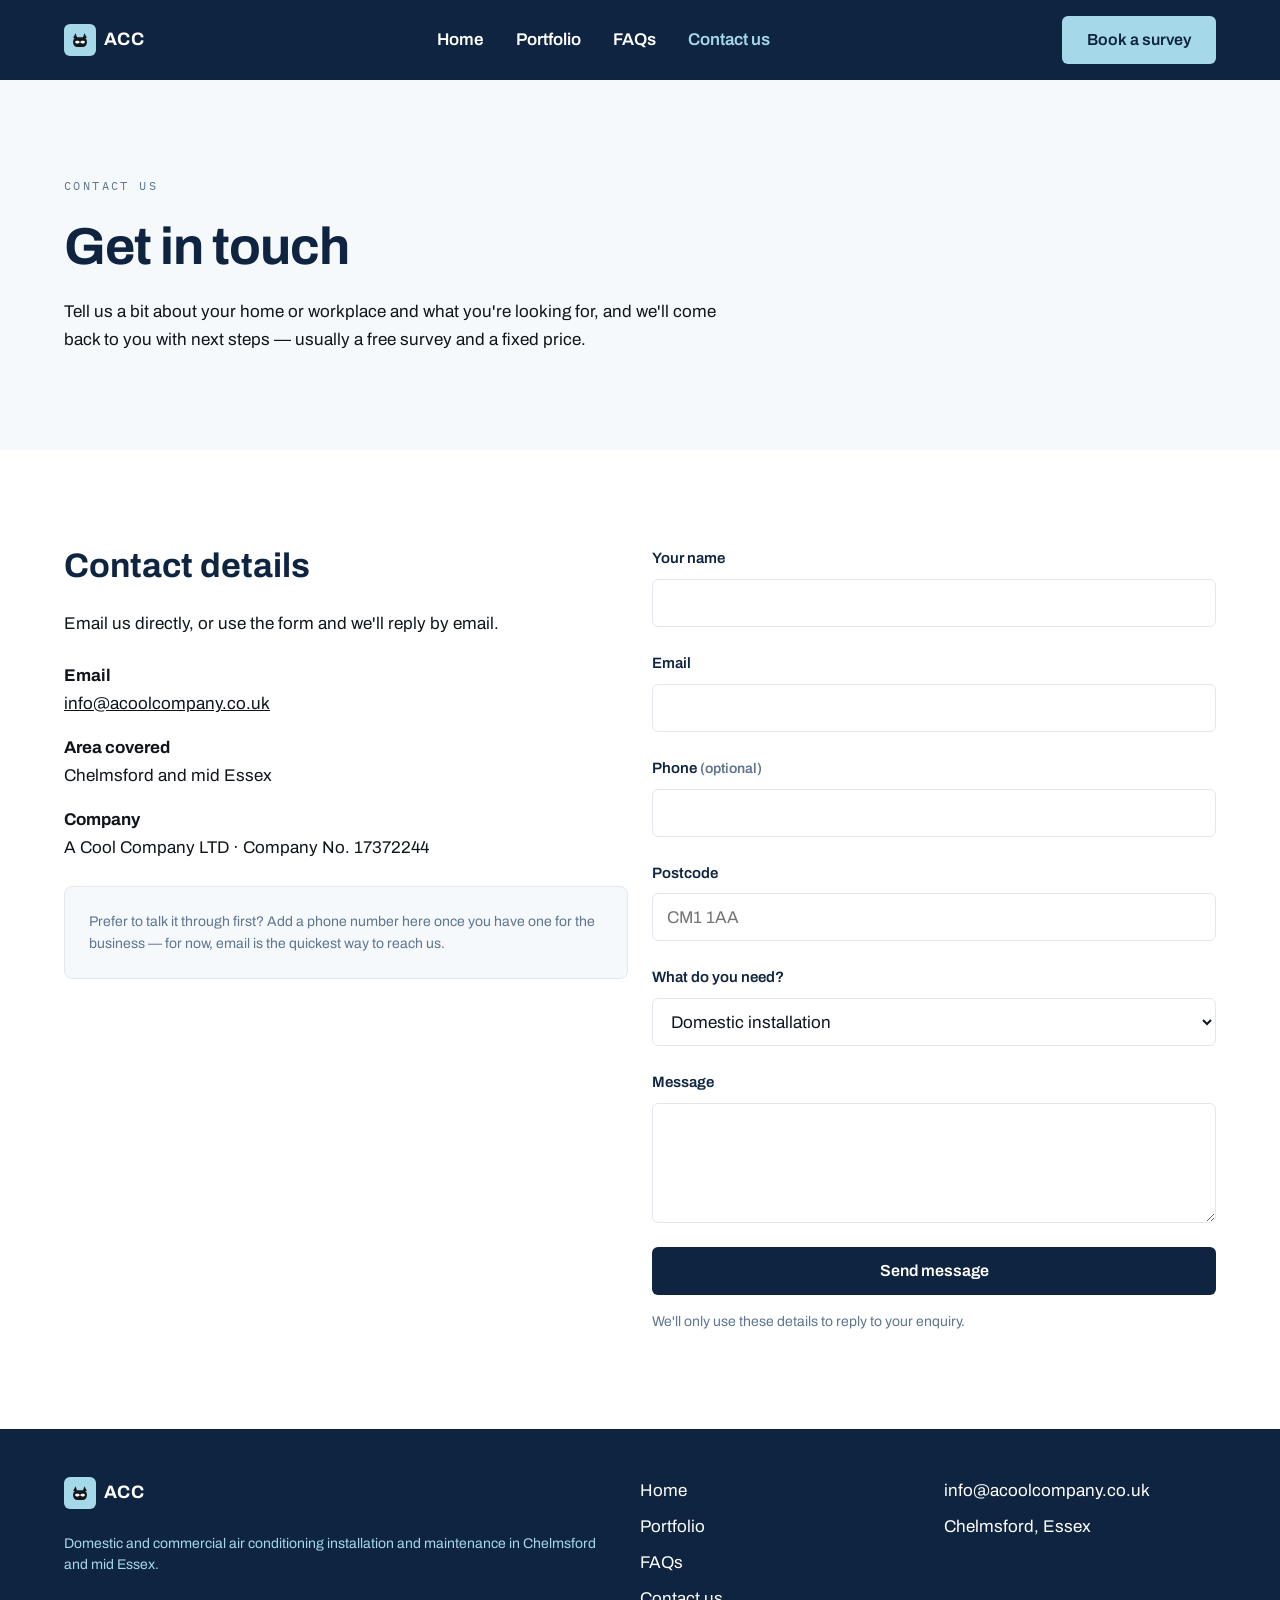
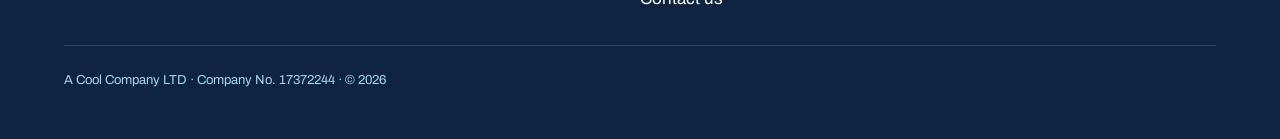
==== contact.html @ a7eb342b "Add ACC website" ====
<!DOCTYPE html>
<html lang="en-GB">
<head>
  <meta charset="UTF-8">
  <meta name="viewport" content="width=device-width, initial-scale=1">
  <title>Contact us | A Cool Company</title>
  <meta name="description" content="Book a free air conditioning survey or get in touch with A Cool Company, Chelmsford & Essex. Email info@acoolcompany.co.uk or use the form below.">
  <link rel="icon" type="image/svg+xml" href="assets/img/favicon.svg">
  <link rel="preconnect" href="https://fonts.googleapis.com">
  <link rel="preconnect" href="https://fonts.gstatic.com" crossorigin>
  <link href="https://fonts.googleapis.com/css2?family=Archivo:wght@400;600;700&family=IBM+Plex+Mono:wght@400;600&display=swap" rel="stylesheet">
  <link rel="stylesheet" href="assets/css/style.css">
</head>
<body>

  <header class="site-header">
    <div class="container">
      <a class="brand" href="index.html">
        <span class="brand__tile" aria-hidden="true">
          <svg viewBox="0 0 32 32">
            <path d="M6 13 L9.5 6 L12 13 Z" fill="#14181D"/>
            <path d="M26 13 L22.5 6 L20 13 Z" fill="#14181D"/>
            <rect x="6" y="12" width="20" height="14" rx="6" fill="#14181D"/>
            <rect x="9" y="17" width="6" height="4" rx="2" fill="#FFFFFF"/>
            <rect x="17" y="17" width="6" height="4" rx="2" fill="#FFFFFF"/>
            <rect x="15" y="18.5" width="2" height="1.2" fill="#FFFFFF"/>
          </svg>
        </span>
        <span class="brand__word">ACC</span>
      </a>
      <button class="nav-toggle" type="button" aria-expanded="false" aria-controls="site-nav" aria-label="Open menu">
        <svg viewBox="0 0 24 24" fill="none" stroke="currentColor" stroke-width="2" stroke-linecap="round" aria-hidden="true">
          <line x1="3" y1="6" x2="21" y2="6"/><line x1="3" y1="12" x2="21" y2="12"/><line x1="3" y1="18" x2="21" y2="18"/>
        </svg>
      </button>
      <nav class="site-nav" id="site-nav" aria-label="Primary">
        <ul>
          <li><a href="index.html">Home</a></li>
          <li><a href="portfolio.html">Portfolio</a></li>
          <li><a href="faq.html">FAQs</a></li>
          <li data-feature="solar" hidden><a href="solar.html">Solar panels</a></li>
          <li><a href="contact.html" aria-current="page">Contact us</a></li>
          <li class="nav-cta-item"><a class="btn btn--on-navy btn--block" href="contact.html">Book a survey</a></li>
        </ul>
      </nav>
      <a class="btn btn--on-navy header-cta" href="contact.html">Book a survey</a>
    </div>
  </header>

  <main>
    <section class="hero section">
      <div class="container stack">
        <p class="eyebrow">Contact us</p>
        <h1 class="h1">Get in touch</h1>
        <p class="text-max">Tell us a bit about your home or workplace and what you're looking for, and we'll come back to you with next steps — usually a free survey and a fixed price.</p>
      </div>
    </section>

    <section class="section">
      <div class="container">
        <div class="grid grid--2">

          <div class="stack">
            <h2>Contact details</h2>
            <p>Email us directly, or use the form and we'll reply by email.</p>
            <ul style="list-style:none; padding:0; margin:0; display:flex; flex-direction:column; gap:var(--sp-2);">
              <li><strong>Email</strong><br><a href="mailto:info@acoolcompany.co.uk">info@acoolcompany.co.uk</a></li>
              <li><strong>Area covered</strong><br>Chelmsford and mid Essex</li>
              <li><strong>Company</strong><br>A Cool Company LTD · Company No. 17372244</li>
            </ul>
            <div class="notice">
              <p class="small">Prefer to talk it through first? Add a phone number here once you have one for the business — for now, email is the quickest way to reach us.</p>
            </div>
          </div>

          <div>
            <h2 class="visually-hidden">Enquiry form</h2>
            <div id="form-status" class="form-status" role="status" aria-live="polite"></div>
            <!--
              Formspree setup: create a form at https://formspree.io, then
              replace YOUR_FORM_ID below with the ID it gives you.
              Docs: https://help.formspree.io/hc/en-us/articles/360013980813
            -->
            <form id="contact-form" action="https://formspree.io/f/YOUR_FORM_ID" method="POST">
              <input type="hidden" name="_subject" value="New enquiry — A Cool Company website">
              <div class="field">
                <label for="name">Your name</label>
                <input type="text" id="name" name="name" autocomplete="name" required>
              </div>
              <div class="field">
                <label for="email">Email</label>
                <input type="email" id="email" name="email" autocomplete="email" required>
              </div>
              <div class="field">
                <label for="phone">Phone <span class="field__hint">(optional)</span></label>
                <input type="tel" id="phone" name="phone" autocomplete="tel">
              </div>
              <div class="field">
                <label for="postcode">Postcode</label>
                <input type="text" id="postcode" name="postcode" placeholder="CM1 1AA" autocomplete="postal-code" required>
              </div>
              <div class="field">
                <label for="service">What do you need?</label>
                <select id="service" name="service">
                  <option value="Domestic installation">Domestic installation</option>
                  <option value="Commercial installation">Commercial installation</option>
                  <option value="Maintenance / servicing">Maintenance / servicing</option>
                  <option value="Not sure yet">Not sure yet</option>
                </select>
              </div>
              <div class="field">
                <label for="message">Message</label>
                <textarea id="message" name="message" required></textarea>
              </div>
              <button type="submit" class="btn btn--primary btn--block">Send message</button>
              <p class="small" style="margin-top:var(--sp-2)">We'll only use these details to reply to your enquiry.</p>
            </form>
          </div>

        </div>
      </div>
    </section>
  </main>

  <footer class="site-footer">
    <div class="container">
      <div class="footer-grid">
        <div class="stack">
          <a class="brand" href="index.html">
            <span class="brand__tile" aria-hidden="true">
              <svg viewBox="0 0 32 32">
                <path d="M6 13 L9.5 6 L12 13 Z" fill="#14181D"/>
                <path d="M26 13 L22.5 6 L20 13 Z" fill="#14181D"/>
                <rect x="6" y="12" width="20" height="14" rx="6" fill="#14181D"/>
                <rect x="9" y="17" width="6" height="4" rx="2" fill="#FFFFFF"/>
                <rect x="17" y="17" width="6" height="4" rx="2" fill="#FFFFFF"/>
                <rect x="15" y="18.5" width="2" height="1.2" fill="#FFFFFF"/>
              </svg>
            </span>
            <span class="brand__word">ACC</span>
          </a>
          <p class="small" style="color:var(--baby-blue)">Domestic and commercial air conditioning installation and maintenance in Chelmsford and mid Essex.</p>
        </div>
        <nav class="footer-nav" aria-label="Footer">
          <ul>
            <li><a href="index.html">Home</a></li>
            <li><a href="portfolio.html">Portfolio</a></li>
            <li><a href="faq.html">FAQs</a></li>
            <li data-feature="solar" hidden><a href="solar.html">Solar panels</a></li>
            <li><a href="contact.html">Contact us</a></li>
          </ul>
        </nav>
        <div class="footer-contact">
          <ul>
            <li><a href="mailto:info@acoolcompany.co.uk">info@acoolcompany.co.uk</a></li>
            <li>Chelmsford, Essex</li>
          </ul>
        </div>
      </div>
      <p class="footer-legal">A Cool Company LTD · Company No. 17372244 · &copy; <span data-current-year>2026</span></p>
    </div>
  </footer>

  <script src="assets/js/site-config.js"></script>
  <script src="assets/js/main.js"></script>
</body>
</html>
---- assets/css/style.css ----
/*
  A Cool Company (ACC) — site stylesheet
  Built from "ACC Website Style Guide v1.0" (Aug 2026).
  Colour, type, spacing and component rules below map directly to that
  document — see README.md for where each choice comes from.
*/

/* ---------- Design tokens ---------- */
:root {
  /* Brand */
  --navy: #0F2440;
  --baby-blue: #A5D8E8;
  --white: #FFFFFF;

  /* Interface */
  --surface: #F5F9FB;
  --border: #E3E8EE;
  --muted: #5F7590;
  --body-text: #10151C;
  --success: #1F7A5C;
  --error: #B4402F;

  /* Spacing scale (8px base) */
  --sp-1: 8px;
  --sp-2: 16px;
  --sp-3: 24px;
  --sp-4: 32px;
  --sp-6: 48px;
  --sp-8: 64px;
  --sp-12: 96px;

  /* Radius */
  --radius-control: 6px;
  --radius-card: 8px;

  --content-max: 1200px;
  --text-max: 68ch;
}

/* ---------- Reset & base ---------- */
* { box-sizing: border-box; }
html { -webkit-text-size-adjust: 100%; }
body {
  margin: 0;
  background: var(--white);
  color: var(--body-text);
  font-family: "Archivo", Arial, Helvetica, sans-serif;
  font-weight: 400;
  font-size: 17px;
  line-height: 1.65;
  -webkit-font-smoothing: antialiased;
}
img { max-width: 100%; display: block; }
a { color: inherit; }
h1, h2, h3, p, ul, ol, figure { margin: 0; }
ul { padding-left: 1.2em; }

/* Visible focus ring everywhere — never remove outline without replacing it */
a:focus-visible,
button:focus-visible,
input:focus-visible,
textarea:focus-visible,
select:focus-visible,
summary:focus-visible {
  outline: 3px solid var(--baby-blue);
  outline-offset: 2px;
  border-radius: var(--radius-control);
}

/* ---------- Type scale ---------- */
.eyebrow {
  font-family: "IBM Plex Mono", "Courier New", monospace;
  font-size: 12px;
  letter-spacing: 0.2em;
  text-transform: uppercase;
  color: var(--muted);
}
h1, .h1 {
  font-weight: 700;
  font-size: 34px;
  line-height: 1.1;
  letter-spacing: -0.01em;
  color: var(--navy);
}
h2, .h2 {
  font-weight: 700;
  font-size: 26px;
  line-height: 1.2;
  color: var(--navy);
}
h3, .h3 {
  font-weight: 600;
  font-size: 20px;
  line-height: 1.3;
  color: var(--navy);
}
.text-max { max-width: var(--text-max); }
small, .small {
  display: block;
  font-size: 14px;
  line-height: 1.55;
  color: var(--muted);
}

@media (min-width: 900px) {
  h1, .h1 { font-size: 52px; line-height: 1.05; letter-spacing: -0.02em; }
  h2, .h2 { font-size: 34px; line-height: 1.15; }
}

/* ---------- Layout helpers ---------- */
.container {
  max-width: var(--content-max);
  margin: 0 auto;
  padding: 0 var(--sp-3);
}
.section {
  padding: var(--sp-6) 0;
}
@media (min-width: 900px) {
  .section { padding: var(--sp-12) 0; }
}
.section--surface { background: var(--surface); }
.section--navy { background: var(--navy); color: var(--white); }
.section--navy h1, .section--navy h2, .section--navy h3 { color: var(--white); }
.section--babyblue { background: var(--baby-blue); color: var(--navy); }
.section--babyblue h1, .section--babyblue h2, .section--babyblue h3 { color: var(--navy); }

.stack { display: flex; flex-direction: column; gap: var(--sp-3); }
.cluster { display: flex; flex-wrap: wrap; gap: var(--sp-2); align-items: center; }

.grid {
  display: grid;
  gap: var(--sp-3);
  grid-template-columns: 1fr;
}
@media (min-width: 700px) {
  .grid--2 { grid-template-columns: 1fr 1fr; }
  .grid--3 { grid-template-columns: 1fr 1fr 1fr; }
}

.visually-hidden {
  position: absolute;
  width: 1px; height: 1px;
  overflow: hidden;
  clip: rect(0 0 0 0);
  white-space: nowrap;
}

/* ---------- Header / nav ---------- */
.site-header {
  background: var(--navy);
  color: var(--white);
}
.site-header .container {
  display: flex;
  align-items: center;
  justify-content: space-between;
  padding-top: var(--sp-2);
  padding-bottom: var(--sp-2);
  gap: var(--sp-3);
}
.brand {
  display: flex;
  align-items: center;
  gap: var(--sp-1);
  text-decoration: none;
  color: var(--white);
}
.brand__tile {
  width: 32px;
  height: 32px;
  border-radius: var(--radius-control);
  background: var(--baby-blue);
  display: flex;
  align-items: center;
  justify-content: center;
  flex-shrink: 0;
}
.brand__tile svg { width: 22px; height: 22px; }
.brand__word {
  font-weight: 700;
  font-size: 18px;
  letter-spacing: 0.02em;
}

.nav-toggle {
  background: none;
  border: 1.5px solid var(--white);
  color: var(--white);
  border-radius: var(--radius-control);
  width: 44px;
  height: 44px;
  display: inline-flex;
  align-items: center;
  justify-content: center;
  cursor: pointer;
}
.nav-toggle svg { width: 20px; height: 20px; }

.site-nav {
  display: none;
  width: 100%;
  order: 3;
}
.site-nav.is-open { display: block; }
.site-nav ul {
  list-style: none;
  margin: var(--sp-2) 0 0;
  padding: 0;
  display: flex;
  flex-direction: column;
  gap: var(--sp-1);
}
.site-nav a {
  display: block;
  padding: var(--sp-1) 0;
  text-decoration: none;
  font-weight: 600;
  color: var(--white);
  min-height: 44px;
  display: flex;
  align-items: center;
}
.site-nav a[aria-current="page"] { color: var(--baby-blue); }
/* Higher specificity than .btn (below) so display:none actually wins on mobile */
a.header-cta { display: none; }
/* This item only belongs in the mobile dropdown, not the desktop inline nav */
.nav-cta-item { display: block; }

@media (min-width: 900px) {
  .nav-toggle { display: none; }
  .site-nav { display: block; width: auto; order: 0; }
  .site-nav ul { flex-direction: row; gap: var(--sp-4); margin: 0; align-items: center; }
  .site-nav a { padding: 0; min-height: auto; }
  a.header-cta { display: inline-flex; }
  .nav-cta-item { display: none; }
}

/* ---------- Buttons ---------- */
.btn {
  display: inline-flex;
  align-items: center;
  justify-content: center;
  gap: var(--sp-1);
  min-height: 48px;
  padding: 0 var(--sp-3);
  border-radius: var(--radius-control);
  font-family: inherit;
  font-weight: 600;
  font-size: 16px;
  text-decoration: none;
  border: 1.5px solid transparent;
  cursor: pointer;
  transition: background-color 120ms ease;
}
.btn--primary {
  background: var(--navy);
  color: var(--white);
}
.btn--primary:hover { background: #0b1c33; }
.btn--secondary {
  background: transparent;
  border-color: var(--navy);
  color: var(--navy);
}
.btn--secondary:hover { background: rgba(15, 36, 64, 0.06); }
.section--navy .btn--secondary,
.header-cta.btn--secondary {
  border-color: var(--white);
  color: var(--white);
}
.btn--on-navy {
  background: var(--baby-blue);
  color: var(--navy);
}
.btn--on-navy:hover { background: #92cde1; }
.btn--block { width: 100%; }

/* ---------- Badges ---------- */
.badge {
  display: inline-flex;
  align-items: center;
  height: 28px;
  padding: 0 var(--sp-2);
  border-radius: 999px;
  font-family: "IBM Plex Mono", "Courier New", monospace;
  font-size: 12px;
  letter-spacing: 0.08em;
  text-transform: uppercase;
}
.badge--fill { background: var(--baby-blue); color: var(--navy); }
.badge--solid { background: var(--navy); color: var(--white); }
.badge--outline { background: var(--white); color: var(--navy); border: 1.5px solid var(--navy); }

/* ---------- Cards ---------- */
.card {
  background: var(--white);
  border: 1px solid var(--border);
  border-radius: var(--radius-card);
  overflow: hidden;
  display: flex;
  flex-direction: column;
}
.card__media {
  background: var(--baby-blue);
  aspect-ratio: 4 / 3;
  display: flex;
  align-items: center;
  justify-content: center;
  color: var(--navy);
  font-family: "IBM Plex Mono", monospace;
  font-size: 12px;
  letter-spacing: 0.1em;
  text-transform: uppercase;
  text-align: center;
  padding: var(--sp-2);
}
.card__body {
  padding: var(--sp-3);
  display: flex;
  flex-direction: column;
  gap: var(--sp-1);
  flex: 1;
}
.card__price {
  font-family: "IBM Plex Mono", monospace;
  font-size: 13px;
  letter-spacing: 0.06em;
  color: var(--navy);
  font-weight: 600;
}

.review-card {
  background: var(--surface);
  border: 1px dashed var(--border);
  border-radius: var(--radius-card);
  padding: var(--sp-3);
}
.review-card__label {
  font-family: "IBM Plex Mono", monospace;
  font-size: 12px;
  letter-spacing: 0.15em;
  color: var(--muted);
}

/* ---------- Forms ---------- */
.field {
  display: flex;
  flex-direction: column;
  gap: var(--sp-1);
  margin-bottom: var(--sp-3);
}
.field label {
  font-weight: 600;
  font-size: 15px;
  color: var(--navy);
}
.field input,
.field select,
.field textarea {
  font-family: inherit;
  font-size: 17px; /* never below 16px, or Safari zooms on focus */
  padding: 12px 14px;
  border: 1.5px solid var(--border);
  border-radius: var(--radius-control);
  background: var(--white);
  color: var(--body-text);
  min-height: 48px;
}
.field textarea { min-height: 120px; resize: vertical; }
.field input:focus,
.field select:focus,
.field textarea:focus {
  border-color: var(--baby-blue);
  outline: 3px solid var(--baby-blue);
  outline-offset: 1px;
}
.field--error input,
.field--error textarea,
.field--error select {
  border-color: var(--error);
}
.field__error {
  color: var(--error);
  font-size: 14px;
  display: flex;
  align-items: baseline;
  gap: 6px;
}
.field__error::before {
  content: "!";
  display: inline-flex;
  align-items: center;
  justify-content: center;
  width: 16px; height: 16px;
  border-radius: 50%;
  background: var(--error);
  color: var(--white);
  font-size: 11px;
  font-weight: 700;
  flex-shrink: 0;
}
.field__hint { color: var(--muted); font-size: 14px; }

.form-status {
  border-radius: var(--radius-control);
  padding: var(--sp-2) var(--sp-3);
  margin-bottom: var(--sp-3);
  display: none;
}
.form-status.is-visible { display: block; }
.form-status--success { background: #E7F4EE; color: var(--success); border: 1px solid var(--success); }
.form-status--error { background: #FBEAE6; color: var(--error); border: 1px solid var(--error); }

/* ---------- FAQ accordion (native <details>) ---------- */
.faq-item {
  border-bottom: 1px solid var(--border);
  padding: var(--sp-2) 0;
}
.faq-item summary {
  cursor: pointer;
  font-weight: 600;
  font-size: 18px;
  color: var(--navy);
  display: flex;
  justify-content: space-between;
  align-items: center;
  gap: var(--sp-2);
  list-style: none;
  min-height: 44px;
}
.faq-item summary::-webkit-details-marker { display: none; }
.faq-item summary::after {
  content: "+";
  font-size: 22px;
  color: var(--muted);
  flex-shrink: 0;
}
.faq-item[open] summary::after { content: "\2212"; }
.faq-item p {
  margin-top: var(--sp-1);
  color: var(--body-text);
  max-width: var(--text-max);
}

/* ---------- Footer ---------- */
.site-footer {
  background: var(--navy);
  color: var(--white);
  padding: var(--sp-6) 0;
}
.site-footer a { text-decoration: none; }
.site-footer a:hover { text-decoration: underline; }
.footer-grid {
  display: grid;
  gap: var(--sp-4);
  grid-template-columns: 1fr;
}
@media (min-width: 700px) {
  .footer-grid { grid-template-columns: 2fr 1fr 1fr; }
}
.footer-legal {
  border-top: 1px solid rgba(255,255,255,0.15);
  margin-top: var(--sp-4);
  padding-top: var(--sp-3);
  color: var(--baby-blue);
  font-size: 13px;
}
.footer-nav ul, .footer-contact ul {
  list-style: none;
  padding: 0;
  margin: 0;
  display: flex;
  flex-direction: column;
  gap: var(--sp-1);
}

/* ---------- Misc ---------- */
.hero {
  background: var(--surface);
}
.notice {
  background: var(--surface);
  border: 1px solid var(--border);
  border-radius: var(--radius-card);
  padding: var(--sp-3);
}
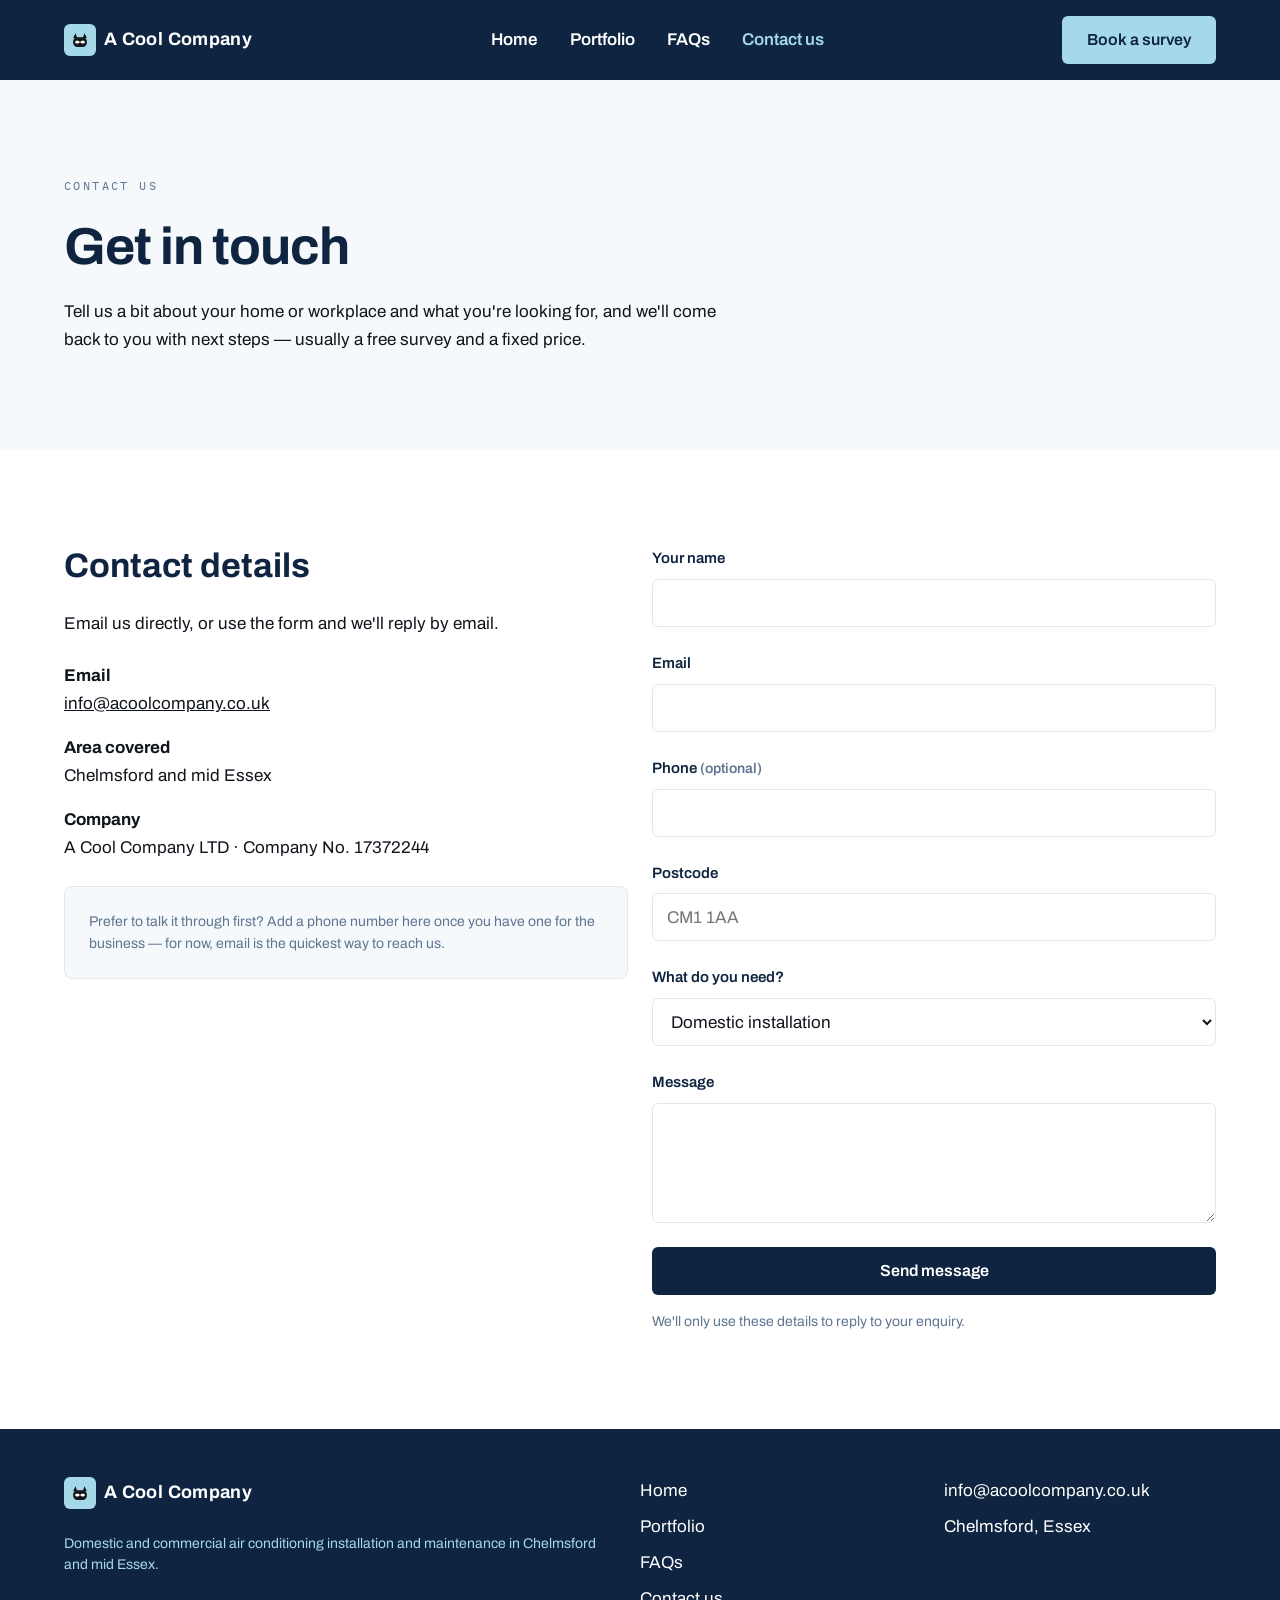
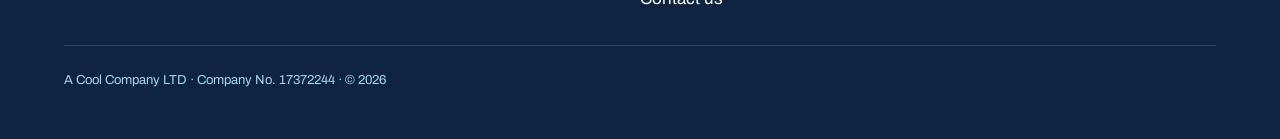
==== commit bfaad7b7: "Rebrand ACC to A Cool Company and add air conditioning detail Replace the "ACC" logo wordmark in the" ====
--- a/contact.html
+++ b/contact.html
@@ -26,7 +26,7 @@
             <rect x="15" y="18.5" width="2" height="1.2" fill="#FFFFFF"/>
           </svg>
         </span>
-        <span class="brand__word">ACC</span>
+        <span class="brand__word">A Cool Company</span>
       </a>
       <button class="nav-toggle" type="button" aria-expanded="false" aria-controls="site-nav" aria-label="Open menu">
         <svg viewBox="0 0 24 24" fill="none" stroke="currentColor" stroke-width="2" stroke-linecap="round" aria-hidden="true">
@@ -137,7 +137,7 @@
                 <rect x="15" y="18.5" width="2" height="1.2" fill="#FFFFFF"/>
               </svg>
             </span>
-            <span class="brand__word">ACC</span>
+            <span class="brand__word">A Cool Company</span>
           </a>
           <p class="small" style="color:var(--baby-blue)">Domestic and commercial air conditioning installation and maintenance in Chelmsford and mid Essex.</p>
         </div>
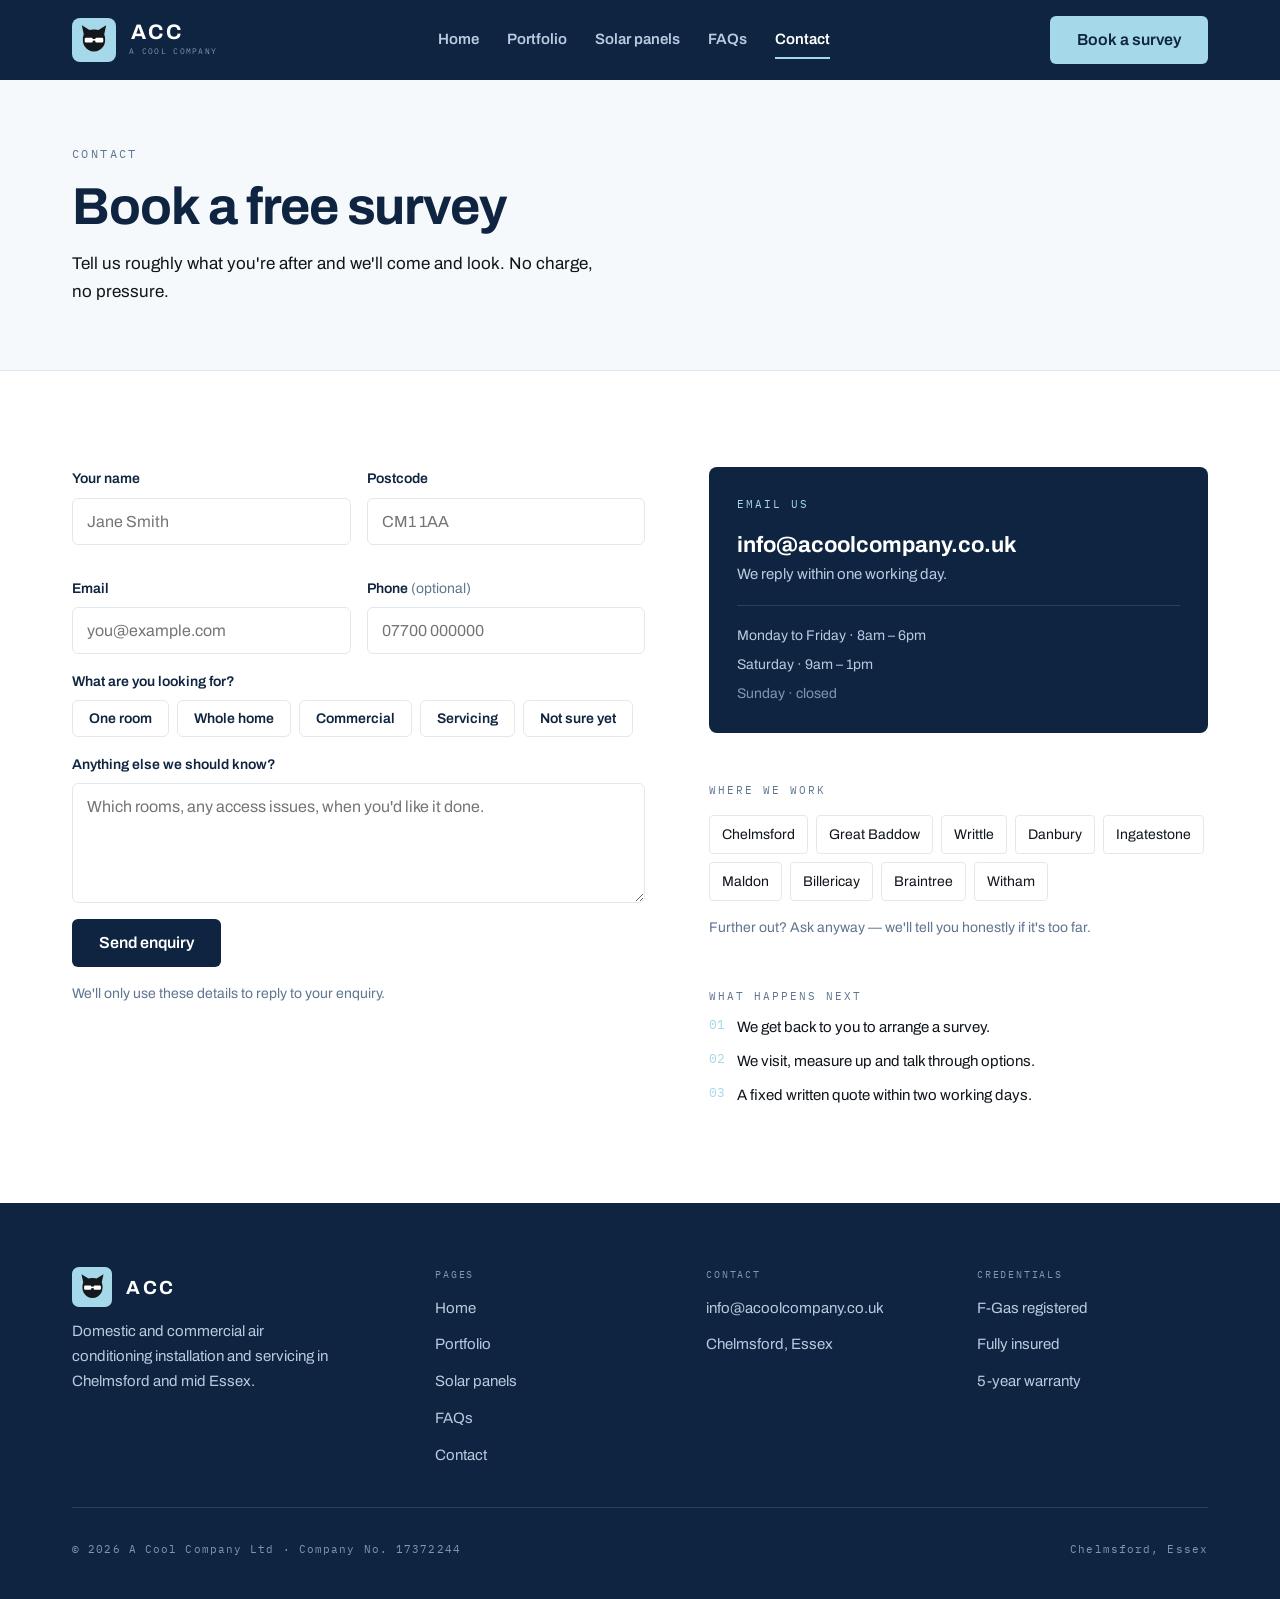
==== commit 45dcc02b: "Rebuild site to new design; add commercial; fix mobile issues Rebuild all five pages to the new "ACC" ====
--- a/contact.html
+++ b/contact.html
@@ -3,30 +3,27 @@
 <head>
   <meta charset="UTF-8">
   <meta name="viewport" content="width=device-width, initial-scale=1">
-  <title>Contact us | A Cool Company</title>
-  <meta name="description" content="Book a free air conditioning survey or get in touch with A Cool Company, Chelmsford & Essex. Email info@acoolcompany.co.uk or use the form below.">
+  <title>Contact | A Cool Company</title>
+  <meta name="description" content="Book a free air conditioning survey with A Cool Company, Chelmsford & mid Essex. Email info@acoolcompany.co.uk or use the form for a fixed written quote.">
   <link rel="icon" type="image/svg+xml" href="assets/img/favicon.svg">
+  <link rel="apple-touch-icon" href="assets/img/logo/acc-mark.png">
   <link rel="preconnect" href="https://fonts.googleapis.com">
   <link rel="preconnect" href="https://fonts.gstatic.com" crossorigin>
-  <link href="https://fonts.googleapis.com/css2?family=Archivo:wght@400;600;700&family=IBM+Plex+Mono:wght@400;600&display=swap" rel="stylesheet">
+  <link href="https://fonts.googleapis.com/css2?family=Archivo:wght@400;500;600;700&family=IBM+Plex+Mono:wght@400;500&display=swap" rel="stylesheet">
   <link rel="stylesheet" href="assets/css/style.css">
 </head>
 <body>
 
   <header class="site-header">
     <div class="container">
-      <a class="brand" href="index.html">
+      <a class="brand" href="index.html" aria-label="A Cool Company — home">
         <span class="brand__tile" aria-hidden="true">
-          <svg viewBox="0 0 32 32">
-            <path d="M6 13 L9.5 6 L12 13 Z" fill="#14181D"/>
-            <path d="M26 13 L22.5 6 L20 13 Z" fill="#14181D"/>
-            <rect x="6" y="12" width="20" height="14" rx="6" fill="#14181D"/>
-            <rect x="9" y="17" width="6" height="4" rx="2" fill="#FFFFFF"/>
-            <rect x="17" y="17" width="6" height="4" rx="2" fill="#FFFFFF"/>
-            <rect x="15" y="18.5" width="2" height="1.2" fill="#FFFFFF"/>
-          </svg>
+          <svg viewBox="0 0 100 100" fill="none"><path d="M18,32 L12,4 L36,19 C40,17.5 46,17 50,17 C54,17 60,17.5 64,19 L88,4 L82,32 C86,42 86,58 81,67 C73,80 62,86 50,86 C38,86 27,80 19,67 C14,58 14,42 18,32 Z" fill="#14181D"/><g fill="#FFFFFF"><rect x="21" y="43" width="25" height="15" rx="4"/><rect x="54" y="43" width="25" height="15" rx="4"/><rect x="44" y="47" width="12" height="5"/></g></svg>
         </span>
-        <span class="brand__word">A Cool Company</span>
+        <span class="brand__text">
+          <span class="brand__word">ACC</span>
+          <span class="brand__sub">A Cool Company</span>
+        </span>
       </a>
       <button class="nav-toggle" type="button" aria-expanded="false" aria-controls="site-nav" aria-label="Open menu">
         <svg viewBox="0 0 24 24" fill="none" stroke="currentColor" stroke-width="2" stroke-linecap="round" aria-hidden="true">
@@ -37,9 +34,9 @@
         <ul>
           <li><a href="index.html">Home</a></li>
           <li><a href="portfolio.html">Portfolio</a></li>
+          <li><a href="solar.html">Solar panels</a></li>
           <li><a href="faq.html">FAQs</a></li>
-          <li data-feature="solar" hidden><a href="solar.html">Solar panels</a></li>
-          <li><a href="contact.html" aria-current="page">Contact us</a></li>
+          <li><a href="contact.html" aria-current="page">Contact</a></li>
           <li class="nav-cta-item"><a class="btn btn--on-navy btn--block" href="contact.html">Book a survey</a></li>
         </ul>
       </nav>
@@ -48,30 +45,18 @@
   </header>
 
   <main>
-    <section class="hero section">
+
+    <section class="page-hero">
       <div class="container stack">
-        <p class="eyebrow">Contact us</p>
-        <h1 class="h1">Get in touch</h1>
-        <p class="text-max">Tell us a bit about your home or workplace and what you're looking for, and we'll come back to you with next steps — usually a free survey and a fixed price.</p>
+        <p class="eyebrow">Contact</p>
+        <h1 class="h1">Book a free survey</h1>
+        <p class="text-max">Tell us roughly what you're after and we'll come and look. No charge, no pressure.</p>
       </div>
     </section>
 
     <section class="section">
       <div class="container">
-        <div class="grid grid--2">
-
-          <div class="stack">
-            <h2>Contact details</h2>
-            <p>Email us directly, or use the form and we'll reply by email.</p>
-            <ul style="list-style:none; padding:0; margin:0; display:flex; flex-direction:column; gap:var(--sp-2);">
-              <li><strong>Email</strong><br><a href="mailto:info@acoolcompany.co.uk">info@acoolcompany.co.uk</a></li>
-              <li><strong>Area covered</strong><br>Chelmsford and mid Essex</li>
-              <li><strong>Company</strong><br>A Cool Company LTD · Company No. 17372244</li>
-            </ul>
-            <div class="notice">
-              <p class="small">Prefer to talk it through first? Add a phone number here once you have one for the business — for now, email is the quickest way to reach us.</p>
-            </div>
-          </div>
+        <div class="contact-grid">
 
           <div>
             <h2 class="visually-hidden">Enquiry form</h2>
@@ -83,85 +68,131 @@
             -->
             <form id="contact-form" action="https://formspree.io/f/YOUR_FORM_ID" method="POST">
               <input type="hidden" name="_subject" value="New enquiry — A Cool Company website">
-              <div class="field">
-                <label for="name">Your name</label>
-                <input type="text" id="name" name="name" autocomplete="name" required>
+              <input type="hidden" name="service" id="enquiry-type" value="">
+              <div class="form-grid">
+                <div class="field">
+                  <label for="name">Your name</label>
+                  <input type="text" id="name" name="name" placeholder="Jane Smith" autocomplete="name" required>
+                </div>
+                <div class="field">
+                  <label for="postcode">Postcode</label>
+                  <input type="text" id="postcode" name="postcode" placeholder="CM1 1AA" autocomplete="postal-code" required>
+                </div>
+                <div class="field">
+                  <label for="email">Email</label>
+                  <input type="email" id="email" name="email" placeholder="you@example.com" autocomplete="email" required>
+                </div>
+                <div class="field">
+                  <label for="phone">Phone <span class="field__hint">(optional)</span></label>
+                  <input type="tel" id="phone" name="phone" placeholder="07700 000000" autocomplete="tel">
+                </div>
               </div>
               <div class="field">
-                <label for="email">Email</label>
-                <input type="email" id="email" name="email" autocomplete="email" required>
+                <span id="enquiry-label" style="font-weight:600; font-size:14px; color:var(--navy);">What are you looking for?</span>
+                <div class="pill-group" role="group" aria-labelledby="enquiry-label">
+                  <button type="button" class="pill" data-enquiry="One room" aria-pressed="false">One room</button>
+                  <button type="button" class="pill" data-enquiry="Whole home" aria-pressed="false">Whole home</button>
+                  <button type="button" class="pill" data-enquiry="Commercial" aria-pressed="false">Commercial</button>
+                  <button type="button" class="pill" data-enquiry="Servicing" aria-pressed="false">Servicing</button>
+                  <button type="button" class="pill" data-enquiry="Not sure yet" aria-pressed="false">Not sure yet</button>
+                </div>
               </div>
               <div class="field">
-                <label for="phone">Phone <span class="field__hint">(optional)</span></label>
-                <input type="tel" id="phone" name="phone" autocomplete="tel">
+                <label for="message">Anything else we should know?</label>
+                <textarea id="message" name="message" rows="4" placeholder="Which rooms, any access issues, when you'd like it done."></textarea>
               </div>
-              <div class="field">
-                <label for="postcode">Postcode</label>
-                <input type="text" id="postcode" name="postcode" placeholder="CM1 1AA" autocomplete="postal-code" required>
-              </div>
-              <div class="field">
-                <label for="service">What do you need?</label>
-                <select id="service" name="service">
-                  <option value="Domestic installation">Domestic installation</option>
-                  <option value="Commercial installation">Commercial installation</option>
-                  <option value="Maintenance / servicing">Maintenance / servicing</option>
-                  <option value="Not sure yet">Not sure yet</option>
-                </select>
-              </div>
-              <div class="field">
-                <label for="message">Message</label>
-                <textarea id="message" name="message" required></textarea>
-              </div>
-              <button type="submit" class="btn btn--primary btn--block">Send message</button>
+              <button type="submit" class="btn btn--primary">Send enquiry</button>
               <p class="small" style="margin-top:var(--sp-2)">We'll only use these details to reply to your enquiry.</p>
             </form>
+          </div>
+
+          <div class="stack" style="gap:var(--sp-6);">
+            <div class="contact-card">
+              <p class="contact-card__label">Email us</p>
+              <div class="stack" style="gap:4px;">
+                <p class="contact-card__primary"><a href="mailto:info@acoolcompany.co.uk">info@acoolcompany.co.uk</a></p>
+                <p style="font-size:15px; color:var(--on-navy); margin:0;">We reply within one working day.</p>
+              </div>
+              <div class="contact-card__rule" aria-hidden="true"></div>
+              <div class="contact-card__hours">
+                <span>Monday to Friday · 8am – 6pm</span>
+                <span>Saturday · 9am – 1pm</span>
+                <span class="is-closed">Sunday · closed</span>
+              </div>
+            </div>
+
+            <div class="stack stack--tight">
+              <p class="side-label">Where we work</p>
+              <div class="area-tags">
+                <span class="area-tag">Chelmsford</span>
+                <span class="area-tag">Great Baddow</span>
+                <span class="area-tag">Writtle</span>
+                <span class="area-tag">Danbury</span>
+                <span class="area-tag">Ingatestone</span>
+                <span class="area-tag">Maldon</span>
+                <span class="area-tag">Billericay</span>
+                <span class="area-tag">Braintree</span>
+                <span class="area-tag">Witham</span>
+              </div>
+              <p class="small">Further out? Ask anyway — we'll tell you honestly if it's too far.</p>
+            </div>
+
+            <div class="stack stack--tight next-steps">
+              <p class="side-label">What happens next</p>
+              <ol>
+                <li><span class="next-steps__num">01</span><span>We get back to you to arrange a survey.</span></li>
+                <li><span class="next-steps__num">02</span><span>We visit, measure up and talk through options.</span></li>
+                <li><span class="next-steps__num">03</span><span>A fixed written quote within two working days.</span></li>
+              </ol>
+            </div>
           </div>
 
         </div>
       </div>
     </section>
+
   </main>
 
   <footer class="site-footer">
     <div class="container">
       <div class="footer-grid">
-        <div class="stack">
-          <a class="brand" href="index.html">
+        <div class="footer-col">
+          <a class="brand footer-brand" href="index.html" aria-label="A Cool Company — home">
             <span class="brand__tile" aria-hidden="true">
-              <svg viewBox="0 0 32 32">
-                <path d="M6 13 L9.5 6 L12 13 Z" fill="#14181D"/>
-                <path d="M26 13 L22.5 6 L20 13 Z" fill="#14181D"/>
-                <rect x="6" y="12" width="20" height="14" rx="6" fill="#14181D"/>
-                <rect x="9" y="17" width="6" height="4" rx="2" fill="#FFFFFF"/>
-                <rect x="17" y="17" width="6" height="4" rx="2" fill="#FFFFFF"/>
-                <rect x="15" y="18.5" width="2" height="1.2" fill="#FFFFFF"/>
-              </svg>
+              <svg viewBox="0 0 100 100" fill="none"><path d="M18,32 L12,4 L36,19 C40,17.5 46,17 50,17 C54,17 60,17.5 64,19 L88,4 L82,32 C86,42 86,58 81,67 C73,80 62,86 50,86 C38,86 27,80 19,67 C14,58 14,42 18,32 Z" fill="#14181D"/><g fill="#FFFFFF"><rect x="21" y="43" width="25" height="15" rx="4"/><rect x="54" y="43" width="25" height="15" rx="4"/><rect x="44" y="47" width="12" height="5"/></g></svg>
             </span>
-            <span class="brand__word">A Cool Company</span>
+            <span class="brand__word">ACC</span>
           </a>
-          <p class="small" style="color:var(--baby-blue)">Domestic and commercial air conditioning installation and maintenance in Chelmsford and mid Essex.</p>
+          <p class="footer-blurb">Domestic and commercial air conditioning installation and servicing in Chelmsford and mid Essex.</p>
         </div>
-        <nav class="footer-nav" aria-label="Footer">
-          <ul>
-            <li><a href="index.html">Home</a></li>
-            <li><a href="portfolio.html">Portfolio</a></li>
-            <li><a href="faq.html">FAQs</a></li>
-            <li data-feature="solar" hidden><a href="solar.html">Solar panels</a></li>
-            <li><a href="contact.html">Contact us</a></li>
-          </ul>
-        </nav>
-        <div class="footer-contact">
-          <ul>
-            <li><a href="mailto:info@acoolcompany.co.uk">info@acoolcompany.co.uk</a></li>
-            <li>Chelmsford, Essex</li>
-          </ul>
+        <div class="footer-col">
+          <p class="footer-label">Pages</p>
+          <a href="index.html">Home</a>
+          <a href="portfolio.html">Portfolio</a>
+          <a href="solar.html">Solar panels</a>
+          <a href="faq.html">FAQs</a>
+          <a href="contact.html">Contact</a>
+        </div>
+        <div class="footer-col">
+          <p class="footer-label">Contact</p>
+          <a href="mailto:info@acoolcompany.co.uk">info@acoolcompany.co.uk</a>
+          <span>Chelmsford, Essex</span>
+        </div>
+        <div class="footer-col">
+          <p class="footer-label">Credentials</p>
+          <span>F-Gas registered</span>
+          <span>Fully insured</span>
+          <span>5-year warranty</span>
         </div>
       </div>
-      <p class="footer-legal">A Cool Company LTD · Company No. 17372244 · &copy; <span data-current-year>2026</span></p>
+      <div class="footer-rule" aria-hidden="true"></div>
+      <div class="footer-legal">
+        <span>&copy; <span data-current-year>2026</span> A Cool Company Ltd · Company No. 17372244</span>
+        <span>Chelmsford, Essex</span>
+      </div>
     </div>
   </footer>
 
-  <script src="assets/js/site-config.js"></script>
   <script src="assets/js/main.js"></script>
 </body>
 </html>
--- a/assets/css/style.css
+++ b/assets/css/style.css
@@ -1,19 +1,30 @@
 /*
   A Cool Company (ACC) — site stylesheet
-  Built from "ACC Website Style Guide v1.0" (Aug 2026).
-  Colour, type, spacing and component rules below map directly to that
-  document — see README.md for where each choice comes from.
+  Rebuilt from the "ACC Website" design (Aug 2026): cat-mark logo, sticky
+  navy header, top-accent service cards, numbered process, portfolio grid,
+  navy footer. The design was desktop-only; the responsive rules and the
+  accessible/native patterns (focus rings, <details> FAQ, mobile nav) are
+  added on top so the built site works on phones and with the keyboard.
 */
 
 /* ---------- Design tokens ---------- */
 :root {
   /* Brand */
   --navy: #0F2440;
+  --navy-hover: #1B3559;
+  --navy-line: #2A3F5F;
   --baby-blue: #A5D8E8;
+  --baby-blue-hover: #8EC9DD;
+  --cat-black: #14181D;
   --white: #FFFFFF;
+
+  /* On-navy text */
+  --on-navy: #B8CBE0;
+  --on-navy-dim: #7F96B4;
 
   /* Interface */
   --surface: #F5F9FB;
+  --surface-hover: #F0F5F9;
   --border: #E3E8EE;
   --muted: #5F7590;
   --body-text: #10151C;
@@ -25,6 +36,7 @@
   --sp-2: 16px;
   --sp-3: 24px;
   --sp-4: 32px;
+  --sp-5: 40px;
   --sp-6: 48px;
   --sp-8: 64px;
   --sp-12: 96px;
@@ -34,12 +46,12 @@
   --radius-card: 8px;
 
   --content-max: 1200px;
-  --text-max: 68ch;
+  --text-max: 62ch;
 }
 
 /* ---------- Reset & base ---------- */
 * { box-sizing: border-box; }
-html { -webkit-text-size-adjust: 100%; }
+html { -webkit-text-size-adjust: 100%; scroll-behavior: smooth; }
 body {
   margin: 0;
   background: var(--white);
@@ -51,9 +63,8 @@
   -webkit-font-smoothing: antialiased;
 }
 img { max-width: 100%; display: block; }
-a { color: inherit; }
+a { color: inherit; text-decoration: none; }
 h1, h2, h3, p, ul, ol, figure { margin: 0; }
-ul { padding-left: 1.2em; }
 
 /* Visible focus ring everywhere — never remove outline without replacing it */
 a:focus-visible,
@@ -67,7 +78,7 @@
   border-radius: var(--radius-control);
 }
 
-/* ---------- Type scale ---------- */
+/* ---------- Type ---------- */
 .eyebrow {
   font-family: "IBM Plex Mono", "Courier New", monospace;
   font-size: 12px;
@@ -78,15 +89,17 @@
 h1, .h1 {
   font-weight: 700;
   font-size: 34px;
-  line-height: 1.1;
+  line-height: 1.08;
   letter-spacing: -0.01em;
   color: var(--navy);
+  text-wrap: pretty;
 }
 h2, .h2 {
   font-weight: 700;
   font-size: 26px;
-  line-height: 1.2;
+  line-height: 1.15;
   color: var(--navy);
+  text-wrap: pretty;
 }
 h3, .h3 {
   font-weight: 600;
@@ -94,7 +107,9 @@
   line-height: 1.3;
   color: var(--navy);
 }
+p { text-wrap: pretty; }
 .text-max { max-width: var(--text-max); }
+.lead { font-size: 17px; line-height: 1.65; }
 small, .small {
   display: block;
   font-size: 14px;
@@ -105,6 +120,7 @@
 @media (min-width: 900px) {
   h1, .h1 { font-size: 52px; line-height: 1.05; letter-spacing: -0.02em; }
   h2, .h2 { font-size: 34px; line-height: 1.15; }
+  .hero__title { font-size: 56px; }
 }
 
 /* ---------- Layout helpers ---------- */
@@ -113,29 +129,40 @@
   margin: 0 auto;
   padding: 0 var(--sp-3);
 }
-.section {
-  padding: var(--sp-6) 0;
-}
+@media (min-width: 700px) {
+  .container { padding: 0 var(--sp-4); }
+}
+.section { padding: var(--sp-8) 0; }
 @media (min-width: 900px) {
   .section { padding: var(--sp-12) 0; }
 }
-.section--surface { background: var(--surface); }
-.section--navy { background: var(--navy); color: var(--white); }
+.section--surface {
+  background: var(--surface);
+  border-top: 1px solid var(--border);
+  border-bottom: 1px solid var(--border);
+}
+.section--navy { background: var(--navy); color: var(--on-navy); }
 .section--navy h1, .section--navy h2, .section--navy h3 { color: var(--white); }
 .section--babyblue { background: var(--baby-blue); color: var(--navy); }
 .section--babyblue h1, .section--babyblue h2, .section--babyblue h3 { color: var(--navy); }
 
 .stack { display: flex; flex-direction: column; gap: var(--sp-3); }
+.stack--tight { gap: var(--sp-2); }
 .cluster { display: flex; flex-wrap: wrap; gap: var(--sp-2); align-items: center; }
 
-.grid {
-  display: grid;
-  gap: var(--sp-3);
-  grid-template-columns: 1fr;
-}
-@media (min-width: 700px) {
+.section__head { display: flex; flex-direction: column; gap: 12px; max-width: 620px; }
+
+.grid { display: grid; gap: var(--sp-3); grid-template-columns: 1fr; }
+@media (min-width: 640px) {
   .grid--2 { grid-template-columns: 1fr 1fr; }
-  .grid--3 { grid-template-columns: 1fr 1fr 1fr; }
+  .grid--3 { grid-template-columns: 1fr 1fr; }
+}
+@media (min-width: 900px) {
+  .grid--3 { grid-template-columns: repeat(3, 1fr); }
+  .grid--4 { grid-template-columns: repeat(2, 1fr); }
+}
+@media (min-width: 1000px) {
+  .grid--4 { grid-template-columns: repeat(4, 1fr); }
 }
 
 .visually-hidden {
@@ -150,6 +177,9 @@
 .site-header {
   background: var(--navy);
   color: var(--white);
+  position: sticky;
+  top: 0;
+  z-index: 20;
 }
 .site-header .container {
   display: flex;
@@ -162,25 +192,36 @@
 .brand {
   display: flex;
   align-items: center;
-  gap: var(--sp-1);
-  text-decoration: none;
+  gap: 12px;
   color: var(--white);
 }
 .brand__tile {
-  width: 32px;
-  height: 32px;
-  border-radius: var(--radius-control);
+  width: 44px;
+  height: 44px;
+  border-radius: var(--radius-card);
   background: var(--baby-blue);
   display: flex;
   align-items: center;
   justify-content: center;
   flex-shrink: 0;
 }
-.brand__tile svg { width: 22px; height: 22px; }
+.brand__tile svg { width: 32px; height: 32px; }
+.brand__text { display: flex; flex-direction: column; gap: 2px; }
 .brand__word {
   font-weight: 700;
-  font-size: 18px;
-  letter-spacing: 0.02em;
+  font-size: 21px;
+  letter-spacing: 0.12em;
+  text-indent: 0.12em;
+  line-height: 1;
+  color: var(--white);
+}
+.brand__sub {
+  font-family: "IBM Plex Mono", monospace;
+  font-size: 8px;
+  letter-spacing: 0.16em;
+  text-indent: 0.16em;
+  text-transform: uppercase;
+  color: var(--on-navy-dim);
 }
 
 .nav-toggle {
@@ -197,11 +238,7 @@
 }
 .nav-toggle svg { width: 20px; height: 20px; }
 
-.site-nav {
-  display: none;
-  width: 100%;
-  order: 3;
-}
+.site-nav { display: none; width: 100%; order: 3; }
 .site-nav.is-open { display: block; }
 .site-nav ul {
   list-style: none;
@@ -212,26 +249,31 @@
   gap: var(--sp-1);
 }
 .site-nav a {
-  display: block;
+  display: flex;
+  align-items: center;
+  min-height: 44px;
   padding: var(--sp-1) 0;
-  text-decoration: none;
+  font-size: 15px;
   font-weight: 600;
-  color: var(--white);
-  min-height: 44px;
-  display: flex;
-  align-items: center;
-}
-.site-nav a[aria-current="page"] { color: var(--baby-blue); }
-/* Higher specificity than .btn (below) so display:none actually wins on mobile */
+  color: var(--on-navy);
+  border-bottom: 2px solid transparent;
+}
+.site-nav a:hover { color: var(--white); }
+.site-nav a[aria-current="page"] { color: var(--white); border-bottom-color: var(--baby-blue); }
+/* The CTA button in the mobile dropdown is a baby-blue button — keep its
+   navy text (the generic .site-nav a colour above would otherwise win on
+   specificity and leave pale text on a pale background). */
+.site-nav .nav-cta-item a,
+.site-nav .nav-cta-item a:hover { color: var(--navy); border-bottom-color: transparent; }
+
 a.header-cta { display: none; }
-/* This item only belongs in the mobile dropdown, not the desktop inline nav */
 .nav-cta-item { display: block; }
 
 @media (min-width: 900px) {
   .nav-toggle { display: none; }
   .site-nav { display: block; width: auto; order: 0; }
-  .site-nav ul { flex-direction: row; gap: var(--sp-4); margin: 0; align-items: center; }
-  .site-nav a { padding: 0; min-height: auto; }
+  .site-nav ul { flex-direction: row; gap: 28px; margin: 0; align-items: center; }
+  .site-nav a { padding: 6px 0; min-height: auto; }
   a.header-cta { display: inline-flex; }
   .nav-cta-item { display: none; }
 }
@@ -243,150 +285,233 @@
   justify-content: center;
   gap: var(--sp-1);
   min-height: 48px;
-  padding: 0 var(--sp-3);
+  padding: 0 26px;
   border-radius: var(--radius-control);
   font-family: inherit;
   font-weight: 600;
   font-size: 16px;
-  text-decoration: none;
   border: 1.5px solid transparent;
   cursor: pointer;
-  transition: background-color 120ms ease;
-}
-.btn--primary {
-  background: var(--navy);
-  color: var(--white);
-}
-.btn--primary:hover { background: #0b1c33; }
-.btn--secondary {
-  background: transparent;
-  border-color: var(--navy);
-  color: var(--navy);
-}
-.btn--secondary:hover { background: rgba(15, 36, 64, 0.06); }
-.section--navy .btn--secondary,
-.header-cta.btn--secondary {
-  border-color: var(--white);
-  color: var(--white);
-}
-.btn--on-navy {
-  background: var(--baby-blue);
-  color: var(--navy);
-}
-.btn--on-navy:hover { background: #92cde1; }
+  transition: background-color 120ms ease, color 120ms ease;
+}
+.btn--primary { background: var(--navy); color: var(--white); }
+.btn--primary:hover { background: var(--navy-hover); color: var(--white); }
+.btn--secondary { background: var(--white); border-color: var(--navy); color: var(--navy); }
+.btn--secondary:hover { background: var(--surface-hover); }
+.btn--on-navy { background: var(--baby-blue); color: var(--navy); }
+.btn--on-navy:hover { background: var(--baby-blue-hover); color: var(--navy); }
 .btn--block { width: 100%; }
 
 /* ---------- Badges ---------- */
 .badge {
   display: inline-flex;
   align-items: center;
-  height: 28px;
-  padding: 0 var(--sp-2);
-  border-radius: 999px;
+  padding: 7px 11px;
+  border-radius: 3px;
   font-family: "IBM Plex Mono", "Courier New", monospace;
-  font-size: 12px;
-  letter-spacing: 0.08em;
+  font-size: 11px;
+  letter-spacing: 0.1em;
   text-transform: uppercase;
 }
 .badge--fill { background: var(--baby-blue); color: var(--navy); }
 .badge--solid { background: var(--navy); color: var(--white); }
-.badge--outline { background: var(--white); color: var(--navy); border: 1.5px solid var(--navy); }
-
-/* ---------- Cards ---------- */
-.card {
-  background: var(--white);
+.badge--outline { background: var(--white); color: var(--navy); border: 1px solid var(--border); }
+
+/* ---------- Hero ---------- */
+.hero { background: var(--surface); border-bottom: 1px solid var(--border); }
+.hero__grid {
+  display: grid;
+  grid-template-columns: 1fr;
+  gap: var(--sp-5);
+  align-items: center;
+}
+.hero__media { height: 300px; }
+@media (min-width: 900px) {
+  .hero__grid { grid-template-columns: 1.05fr 1fr; gap: var(--sp-8); }
+  .hero__media { height: 420px; }
+}
+.hero--navy { background: var(--navy); border-bottom: none; }
+.hero--navy .eyebrow { color: var(--baby-blue); }
+.hero--navy .hero__title { color: var(--white); }
+.hero--navy .hero__lead { color: var(--on-navy); }
+
+/* Page hero (portfolio / faq / contact / solar intro) */
+.page-hero { background: var(--surface); border-bottom: 1px solid var(--border); }
+.page-hero .container { padding-top: var(--sp-8); padding-bottom: var(--sp-8); }
+.page-hero .stack { gap: var(--sp-2); }
+
+/* ---------- Media placeholders (until real photos drop in) ---------- */
+.media {
+  background: var(--surface);
+  border: 1px dashed var(--border);
+  border-radius: var(--radius-card);
+  overflow: hidden;
+  display: flex;
+  align-items: center;
+  justify-content: center;
+  color: var(--muted);
+  font-family: "IBM Plex Mono", monospace;
+  font-size: 13px;
+  text-align: center;
+  padding: var(--sp-2);
+}
+
+/* ---------- Service cards (top accent bar) ---------- */
+.service-card {
   border: 1px solid var(--border);
   border-radius: var(--radius-card);
   overflow: hidden;
   display: flex;
   flex-direction: column;
-}
-.card__media {
-  background: var(--baby-blue);
-  aspect-ratio: 4 / 3;
-  display: flex;
-  align-items: center;
-  justify-content: center;
-  color: var(--navy);
+  background: var(--white);
+}
+.service-card__bar { height: 10px; background: var(--baby-blue); }
+.service-card__body {
+  padding: 26px;
+  display: flex;
+  flex-direction: column;
+  gap: 12px;
+  flex: 1;
+}
+.service-card h3 { font-size: 22px; }
+.service-card p { font-size: 15px; line-height: 1.6; }
+.card-meta {
   font-family: "IBM Plex Mono", monospace;
   font-size: 12px;
-  letter-spacing: 0.1em;
+  letter-spacing: 0.12em;
   text-transform: uppercase;
-  text-align: center;
-  padding: var(--sp-2);
-}
-.card__body {
-  padding: var(--sp-3);
+  color: var(--muted);
+  margin-top: auto;
+  padding-top: 12px;
+}
+
+/* ---------- Process steps ---------- */
+.step { display: flex; flex-direction: column; gap: 12px; }
+.step__num {
+  width: 40px;
+  height: 40px;
+  border-radius: var(--radius-control);
+  background: var(--navy);
+  color: var(--white);
+  font-size: 17px;
+  font-weight: 700;
+  display: flex;
+  align-items: center;
+  justify-content: center;
+}
+.step h3 { font-size: 18px; }
+.step p { font-size: 15px; line-height: 1.6; }
+
+/* ---------- Feature cards (icon tiles, e.g. solar) ---------- */
+.feature-card {
+  border: 1px solid var(--border);
+  border-radius: var(--radius-card);
+  padding: 26px;
   display: flex;
   flex-direction: column;
-  gap: var(--sp-1);
-  flex: 1;
-}
-.card__price {
+  gap: 12px;
+  background: var(--white);
+}
+.icon-tile {
+  width: 40px;
+  height: 40px;
+  border-radius: var(--radius-control);
+  background: var(--baby-blue);
+  display: flex;
+  align-items: center;
+  justify-content: center;
+  flex-shrink: 0;
+}
+
+/* ---------- Portfolio ---------- */
+.work { display: flex; flex-direction: column; gap: 12px; min-width: 0; }
+.work__media { height: 240px; }
+.work__title { font-size: 15px; font-weight: 600; color: var(--navy); }
+.work__loc {
   font-family: "IBM Plex Mono", monospace;
-  font-size: 13px;
-  letter-spacing: 0.06em;
+  font-size: 11px;
+  letter-spacing: 0.16em;
+  text-transform: uppercase;
+  color: var(--muted);
+}
+.section__head-row {
+  display: flex;
+  align-items: flex-end;
+  justify-content: space-between;
+  gap: var(--sp-4);
+  flex-wrap: wrap;
+}
+.link-underline {
+  font-size: 15px;
+  font-weight: 600;
   color: var(--navy);
-  font-weight: 600;
-}
-
-.review-card {
+  border-bottom: 2px solid var(--baby-blue);
+  padding-bottom: 3px;
+  white-space: nowrap;
+}
+.link-underline:hover { color: var(--navy); border-bottom-color: var(--navy); }
+
+/* Callout strip (portfolio / faq footers) */
+.callout {
+  border: 1px solid var(--border);
   background: var(--surface);
-  border: 1px dashed var(--border);
   border-radius: var(--radius-card);
-  padding: var(--sp-3);
-}
-.review-card__label {
-  font-family: "IBM Plex Mono", monospace;
-  font-size: 12px;
-  letter-spacing: 0.15em;
-  color: var(--muted);
+  padding: 26px 28px;
+  display: flex;
+  align-items: center;
+  justify-content: space-between;
+  gap: var(--sp-3);
+  flex-wrap: wrap;
+}
+.callout--dashed { border-style: dashed; border-color: var(--baby-blue); }
+
+/* Bullet list with baby-blue dots */
+.dot-list { list-style: none; padding: 0; margin: 0; display: flex; flex-direction: column; gap: 12px; }
+.dot-list li { display: flex; gap: 12px; align-items: flex-start; font-size: 15px; line-height: 1.6; }
+.dot-list li::before {
+  content: "";
+  width: 7px; height: 7px;
+  border-radius: 50%;
+  background: var(--baby-blue);
+  margin-top: 9px;
+  flex-shrink: 0;
 }
 
 /* ---------- Forms ---------- */
-.field {
-  display: flex;
-  flex-direction: column;
-  gap: var(--sp-1);
-  margin-bottom: var(--sp-3);
-}
-.field label {
-  font-weight: 600;
-  font-size: 15px;
-  color: var(--navy);
-}
+.form-grid {
+  display: grid;
+  grid-template-columns: 1fr;
+  gap: var(--sp-2);
+}
+@media (min-width: 560px) {
+  .form-grid { grid-template-columns: 1fr 1fr; }
+}
+.field { display: flex; flex-direction: column; gap: 7px; margin-bottom: var(--sp-2); }
+.field label { font-weight: 600; font-size: 14px; color: var(--navy); }
 .field input,
 .field select,
 .field textarea {
   font-family: inherit;
-  font-size: 17px; /* never below 16px, or Safari zooms on focus */
-  padding: 12px 14px;
+  font-size: 16px; /* never below 16px, or Safari zooms on focus */
+  padding: 14px;
   border: 1.5px solid var(--border);
   border-radius: var(--radius-control);
   background: var(--white);
   color: var(--body-text);
-  min-height: 48px;
+  width: 100%;
 }
 .field textarea { min-height: 120px; resize: vertical; }
 .field input:focus,
 .field select:focus,
 .field textarea:focus {
-  border-color: var(--baby-blue);
-  outline: 3px solid var(--baby-blue);
-  outline-offset: 1px;
+  outline: none;
+  border-color: var(--navy);
+  box-shadow: 0 0 0 3px var(--baby-blue);
 }
 .field--error input,
 .field--error textarea,
-.field--error select {
-  border-color: var(--error);
-}
-.field__error {
-  color: var(--error);
-  font-size: 14px;
-  display: flex;
-  align-items: baseline;
-  gap: 6px;
-}
+.field--error select { border-color: var(--error); }
+.field__error { color: var(--error); font-size: 14px; display: flex; align-items: baseline; gap: 6px; }
 .field__error::before {
   content: "!";
   display: inline-flex;
@@ -400,88 +525,154 @@
   font-weight: 700;
   flex-shrink: 0;
 }
-.field__hint { color: var(--muted); font-size: 14px; }
+.field__hint { color: var(--muted); font-weight: 400; }
 
 .form-status {
   border-radius: var(--radius-control);
-  padding: var(--sp-2) var(--sp-3);
+  padding: 14px 18px;
   margin-bottom: var(--sp-3);
   display: none;
+  border-left: 3px solid transparent;
 }
 .form-status.is-visible { display: block; }
-.form-status--success { background: #E7F4EE; color: var(--success); border: 1px solid var(--success); }
-.form-status--error { background: #FBEAE6; color: var(--error); border: 1px solid var(--error); }
+.form-status--success { background: var(--surface); border-left-color: var(--success); color: var(--body-text); }
+.form-status--error { background: #FBEAE6; border-left-color: var(--error); color: var(--error); }
+
+/* Enquiry-type pills */
+.pill-group { display: flex; gap: var(--sp-1); flex-wrap: wrap; }
+.pill {
+  font-size: 14px;
+  font-weight: 600;
+  padding: 10px 16px;
+  border-radius: var(--radius-control);
+  border: 1.5px solid var(--border);
+  background: var(--white);
+  color: var(--navy);
+  cursor: pointer;
+  font-family: inherit;
+}
+.pill:hover { border-color: var(--navy); }
+.pill.is-active { background: var(--navy); border-color: var(--navy); color: var(--white); }
+
+/* Contact sidebar */
+.contact-grid {
+  display: grid;
+  grid-template-columns: 1fr;
+  gap: var(--sp-6);
+  align-items: start;
+}
+@media (min-width: 900px) {
+  .contact-grid { grid-template-columns: 1.15fr 1fr; gap: var(--sp-8); }
+}
+.contact-card {
+  background: var(--navy);
+  color: var(--on-navy);
+  border-radius: var(--radius-card);
+  padding: 28px;
+  display: flex;
+  flex-direction: column;
+  gap: 18px;
+}
+.contact-card__label,
+.side-label {
+  font-family: "IBM Plex Mono", monospace;
+  font-size: 11px;
+  letter-spacing: 0.18em;
+  text-transform: uppercase;
+}
+.contact-card__label { color: var(--baby-blue); }
+.side-label { color: var(--muted); }
+.contact-card__primary { font-size: 22px; font-weight: 700; color: var(--white); line-height: 1.2; }
+.contact-card__primary a { color: var(--white); }
+.contact-card__rule { height: 1px; background: var(--navy-line); }
+.contact-card__hours { display: flex; flex-direction: column; gap: 6px; font-size: 14px; }
+.contact-card__hours .is-closed { color: var(--on-navy-dim); }
+.area-tags { display: flex; gap: var(--sp-1); flex-wrap: wrap; }
+.area-tag { border: 1px solid var(--border); border-radius: 4px; padding: 7px 12px; font-size: 14px; color: var(--body-text); }
+.next-steps { display: flex; flex-direction: column; gap: 10px; }
+.next-steps li { display: flex; gap: 12px; align-items: flex-start; font-size: 15px; line-height: 1.6; list-style: none; }
+.next-steps ol { padding: 0; margin: 0; display: flex; flex-direction: column; gap: 10px; }
+.next-steps__num { font-family: "IBM Plex Mono", monospace; font-size: 13px; color: var(--baby-blue); flex-shrink: 0; }
 
 /* ---------- FAQ accordion (native <details>) ---------- */
-.faq-item {
-  border-bottom: 1px solid var(--border);
-  padding: var(--sp-2) 0;
-}
+.faq-list { display: flex; flex-direction: column; gap: 12px; max-width: 820px; margin: 0 auto; }
+.faq-item { border: 1px solid var(--border); border-radius: var(--radius-card); overflow: hidden; background: var(--white); }
 .faq-item summary {
   cursor: pointer;
+  list-style: none;
+  padding: 20px 24px;
+  display: flex;
+  align-items: center;
+  justify-content: space-between;
+  gap: 20px;
+  font-size: 17px;
   font-weight: 600;
-  font-size: 18px;
   color: var(--navy);
-  display: flex;
-  justify-content: space-between;
-  align-items: center;
-  gap: var(--sp-2);
-  list-style: none;
-  min-height: 44px;
 }
 .faq-item summary::-webkit-details-marker { display: none; }
 .faq-item summary::after {
   content: "+";
-  font-size: 22px;
-  color: var(--muted);
+  width: 24px; height: 24px;
+  border-radius: 4px;
+  background: var(--baby-blue);
+  color: var(--navy);
+  display: flex;
+  align-items: center;
+  justify-content: center;
+  font-size: 16px;
+  font-weight: 700;
   flex-shrink: 0;
 }
+.faq-item[open] summary { background: var(--surface); }
 .faq-item[open] summary::after { content: "\2212"; }
-.faq-item p {
-  margin-top: var(--sp-1);
-  color: var(--body-text);
-  max-width: var(--text-max);
-}
+.faq-item__body { padding: 0 24px 22px; font-size: 16px; line-height: 1.7; max-width: 620px; }
 
 /* ---------- Footer ---------- */
-.site-footer {
-  background: var(--navy);
-  color: var(--white);
-  padding: var(--sp-6) 0;
-}
-.site-footer a { text-decoration: none; }
-.site-footer a:hover { text-decoration: underline; }
+.site-footer { background: var(--navy); color: var(--on-navy); }
+.site-footer .container { padding-top: var(--sp-8); padding-bottom: var(--sp-5); }
+.site-footer a { color: var(--on-navy); }
+.site-footer a:hover { color: var(--white); }
 .footer-grid {
   display: grid;
-  gap: var(--sp-4);
+  gap: var(--sp-5);
   grid-template-columns: 1fr;
 }
-@media (min-width: 700px) {
-  .footer-grid { grid-template-columns: 2fr 1fr 1fr; }
-}
+@media (min-width: 640px) { .footer-grid { grid-template-columns: 1fr 1fr; } }
+@media (min-width: 900px) { .footer-grid { grid-template-columns: 1.4fr 1fr 1fr 1fr; } }
+.footer-col { display: flex; flex-direction: column; gap: 12px; }
+.footer-brand { display: flex; align-items: center; gap: 12px; }
+.footer-brand .brand__tile { width: 40px; height: 40px; border-radius: 7px; }
+.footer-brand .brand__tile svg { width: 29px; height: 29px; }
+.footer-brand .brand__word { font-size: 19px; }
+.footer-blurb { font-size: 15px; line-height: 1.65; color: var(--on-navy); max-width: 260px; }
+.footer-label {
+  font-family: "IBM Plex Mono", monospace;
+  font-size: 10px;
+  letter-spacing: 0.18em;
+  text-transform: uppercase;
+  color: var(--on-navy-dim);
+}
+.footer-col a, .footer-col span { font-size: 15px; }
+.footer-rule { height: 1px; background: var(--navy-line); margin: var(--sp-5) 0 var(--sp-4); }
 .footer-legal {
-  border-top: 1px solid rgba(255,255,255,0.15);
-  margin-top: var(--sp-4);
-  padding-top: var(--sp-3);
-  color: var(--baby-blue);
-  font-size: 13px;
-}
-.footer-nav ul, .footer-contact ul {
-  list-style: none;
-  padding: 0;
-  margin: 0;
-  display: flex;
-  flex-direction: column;
-  gap: var(--sp-1);
+  display: flex;
+  justify-content: space-between;
+  gap: var(--sp-3);
+  flex-wrap: wrap;
+  font-family: "IBM Plex Mono", monospace;
+  font-size: 11px;
+  letter-spacing: 0.1em;
+  color: var(--on-navy-dim);
 }
 
 /* ---------- Misc ---------- */
-.hero {
-  background: var(--surface);
-}
 .notice {
   background: var(--surface);
   border: 1px solid var(--border);
   border-radius: var(--radius-card);
   padding: var(--sp-3);
 }
+@media (prefers-reduced-motion: reduce) {
+  html { scroll-behavior: auto; }
+  * { transition: none !important; }
+}
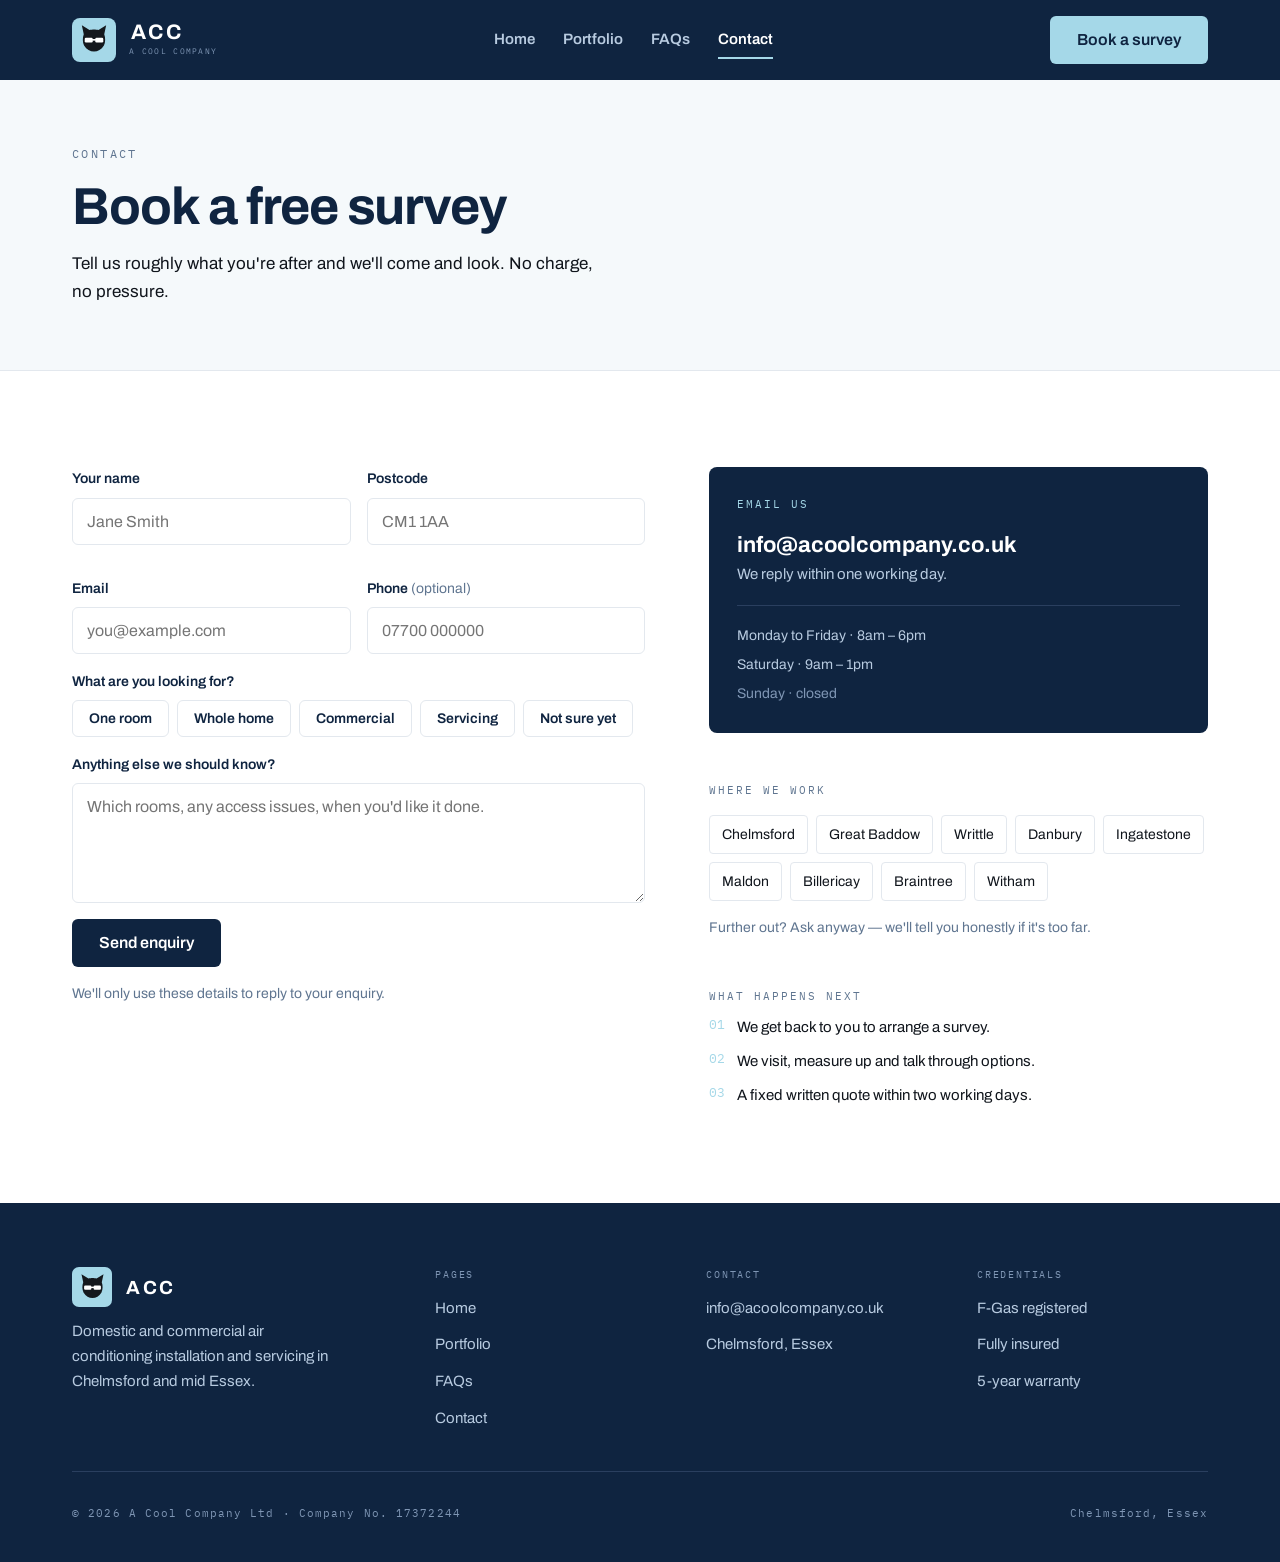
==== commit 59e662b8: "Feature-flag the Solar panels page off Solar isn't ready for customers, so hide it behind a flag in " ====
--- a/contact.html
+++ b/contact.html
@@ -34,7 +34,7 @@
         <ul>
           <li><a href="index.html">Home</a></li>
           <li><a href="portfolio.html">Portfolio</a></li>
-          <li><a href="solar.html">Solar panels</a></li>
+          <li data-feature="solar" hidden><a href="solar.html">Solar panels</a></li>
           <li><a href="faq.html">FAQs</a></li>
           <li><a href="contact.html" aria-current="page">Contact</a></li>
           <li class="nav-cta-item"><a class="btn btn--on-navy btn--block" href="contact.html">Book a survey</a></li>
@@ -169,7 +169,7 @@
           <p class="footer-label">Pages</p>
           <a href="index.html">Home</a>
           <a href="portfolio.html">Portfolio</a>
-          <a href="solar.html">Solar panels</a>
+          <a href="solar.html" data-feature="solar" hidden>Solar panels</a>
           <a href="faq.html">FAQs</a>
           <a href="contact.html">Contact</a>
         </div>
@@ -193,6 +193,7 @@
     </div>
   </footer>
 
+  <script src="assets/js/site-config.js"></script>
   <script src="assets/js/main.js"></script>
 </body>
 </html>
--- a/assets/css/style.css
+++ b/assets/css/style.css
@@ -317,6 +317,35 @@
 .badge--solid { background: var(--navy); color: var(--white); }
 .badge--outline { background: var(--white); color: var(--navy); border: 1px solid var(--border); }
 
+/* ---------- Brand / supplier logo strip ---------- */
+.brand-strip {
+  list-style: none;
+  margin: 0;
+  padding: 0;
+  display: flex;
+  flex-wrap: wrap;
+  gap: var(--sp-3);
+  justify-content: center;
+}
+.brand-strip__item {
+  flex: 1 1 220px;
+  max-width: 300px;
+  min-height: 110px;
+  background: var(--white);
+  border: 1px solid var(--border);
+  border-radius: var(--radius-card);
+  display: flex;
+  align-items: center;
+  justify-content: center;
+  padding: var(--sp-3) var(--sp-4);
+}
+.brand-strip__item img {
+  max-height: 52px;
+  max-width: 100%;
+  width: auto;
+  object-fit: contain;
+}
+
 /* ---------- Hero ---------- */
 .hero { background: var(--surface); border-bottom: 1px solid var(--border); }
 .hero__grid {
@@ -355,6 +384,18 @@
   text-align: center;
   padding: var(--sp-2);
 }
+/* Real photo dropped into a .media box: fill and crop to the box, no dashed frame. */
+.media--photo { padding: 0; border-style: solid; }
+.media--photo img {
+  width: 100%;
+  height: 100%;
+  object-fit: cover;
+  object-position: center;
+  display: block;
+}
+/* Hero shot: the unit sits to the right, so favour that side when the wide
+   image is cropped into the taller hero box. */
+.hero__media img { object-position: 82% center; }
 
 /* ---------- Service cards (top accent bar) ---------- */
 .service-card {
@@ -425,7 +466,7 @@
 
 /* ---------- Portfolio ---------- */
 .work { display: flex; flex-direction: column; gap: 12px; min-width: 0; }
-.work__media { height: 240px; }
+.work__media { height: 300px; }
 .work__title { font-size: 15px; font-weight: 600; color: var(--navy); }
 .work__loc {
   font-family: "IBM Plex Mono", monospace;
